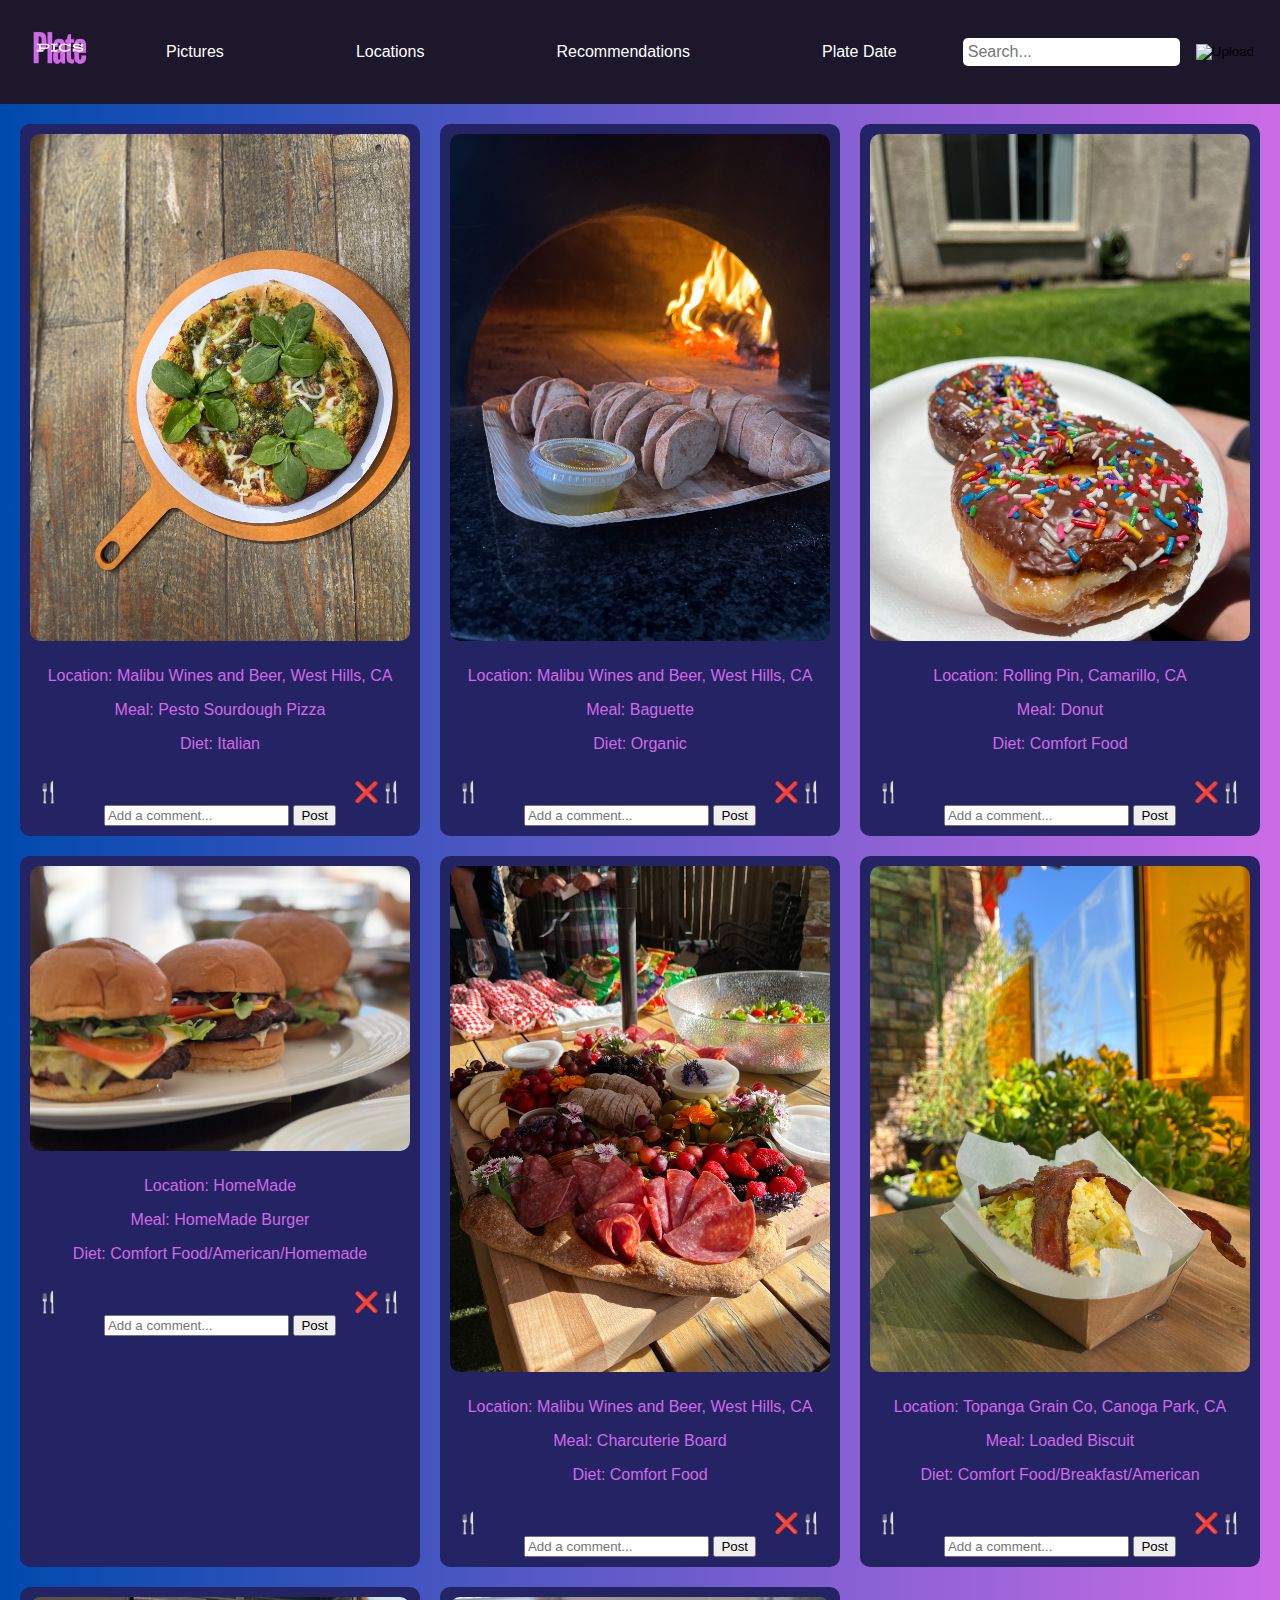
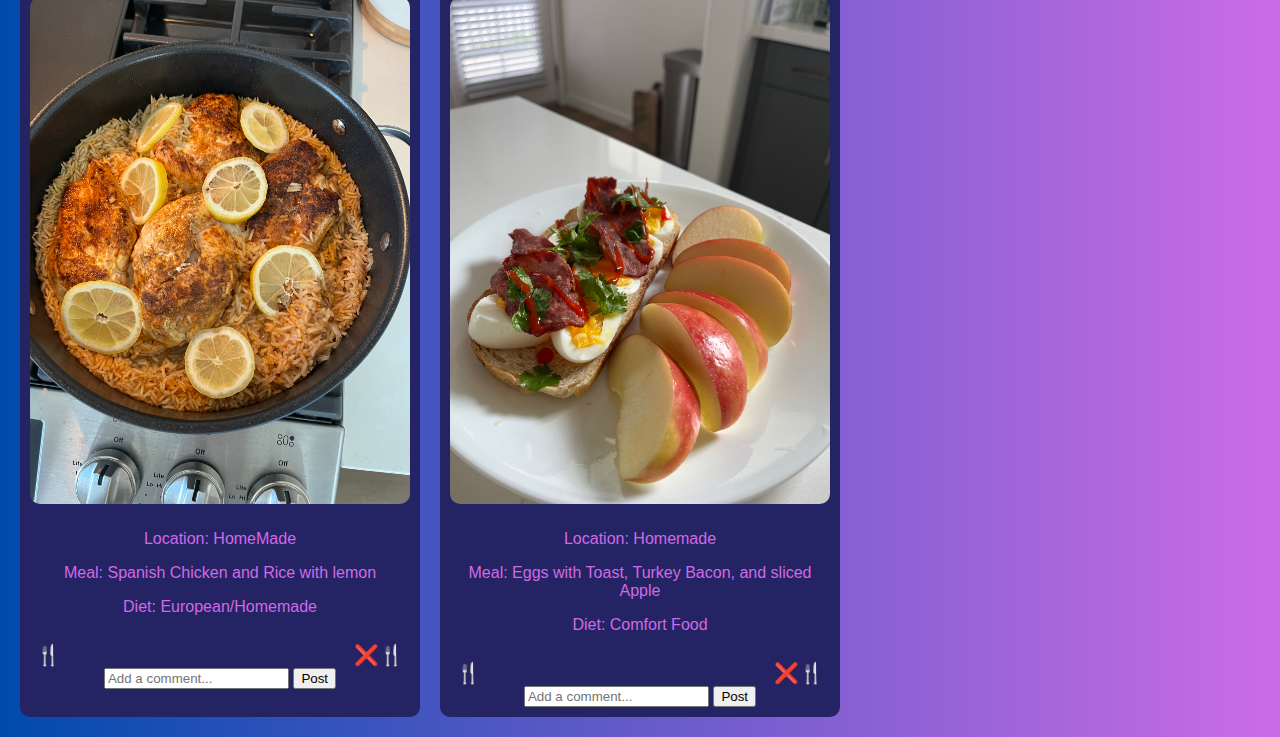
==== index.html @ 8d7905e8 "refined index with more content/ worked on Platedate.html/ made the ReadMe" ====
<!DOCTYPE html>
<html lang="en">
<head>
    <meta charset="UTF-8">
    <meta name="viewport" content="width=device-width, initial-scale=1.0">
    <title>Plate Pics</title>
    <link rel="stylesheet" href="./resources/styles.css">
</head>
<body>
    <header>
        <div class="logo">
            <a href="index.html">
                <img src="./resources/images/pics.png" alt="Plate Pics Logo">
            </a>
        </div>
        <nav>
            <ul>
                <li><a href="./pictures.html">Pictures</a></li>
                <li><a href="./locations.html">Locations</a></li>
                <li><a href="./recommendations.html">Recommendations</a></li>
                <li><a href="./platedate.html">Plate Date</a></li>
            </ul>
            <div class="search-upload">
                <input type="text" placeholder="Search...">
                <button class="upload-btn"><img src="https://via.placeholder.com/24" alt="Upload"></button>
            </div>
        </nav>
    </header>
    <main>
        <div class="gallery">
            <div class="gallery-item">
                <img src="./resources/images/St.PatrickPizza.jpeg" alt="Green St. Patrick's day Pizza">
                <div class="info">
                    <p>Location: <span class="location">Malibu Wines and Beer, West Hills, CA</span></p>
                    <p>Meal: <span class="meal">Pesto Sourdough Pizza</span></p>
                    <p>Diet: <span class="diet">Italian</span></p>
                   
        <!-- Bio content initially hidden -->
                </div>
                <div class="actions">
                    <button class="like-btn">🍴</button>
                    <button class="dislike-btn">❌🍴</button>
                </div>
                <div class="comment-section">
                    <form>
                        <input type="text" placeholder="Add a comment...">
                        <button type="submit">Post</button>
                    </form>
                    <!-- Display comments dynamically here -->
                </div>
            </div>
            <div class="gallery-item">
                <img src="./resources/images/BaguetteOven.jpeg" alt="Sample Food">
                <div class="info">
                    <p>Location: <span class="location">Malibu Wines and Beer, West Hills, CA</span></p>
                    <p>Meal: <span class="meal">Baguette</span></p>
                    <p>Diet: <span class="diet">Organic</span></p>
                </div>
                <div class="actions">
                    <button class="like-btn">🍴</button>
                    <button class="dislike-btn">❌🍴</button>
                </div>
                
                <div class="comment-section">
                    <form>
                        <input type="text" placeholder="Add a comment...">
                        <button type="submit">Post</button>
                    </form>
                    <!-- Display comments dynamically here -->
                </div>
            </div>
            <div class="gallery-item">
                <img src="./resources/images/RollingPinDonuts.jpeg" alt="Donut">
                <div class="info">
                    <p>Location: <span class="location">Rolling Pin, Camarillo, CA</span></p>
                    <p>Meal: <span class="meal">Donut</span></p>
                    <p>Diet: <span class="diet">Comfort Food</span></p>
                </div>
                <div class="actions">
                    <button class="like-btn">🍴</button>
                    <button class="dislike-btn">❌🍴</button>
                </div>
                <div class="comment-section">
                    <form>
                        <input type="text" placeholder="Add a comment...">
                        <button type="submit">Post</button>
                    </form>
                    <!-- Display comments dynamically here -->
                </div>
            </div>
            <div class="gallery-item">
                <img src="./resources/images/BurgerPics.jpeg" alt="Burger">
                <div class="info">
                    <p>Location: <span class="location">HomeMade</span></p>
                    <p>Meal: <span class="meal">HomeMade Burger</span></p>
                    <p>Diet: <span class="diet">Comfort Food/American/Homemade</span></p>
                </div>
                <div class="actions">
                    <button class="like-btn">🍴</button>
                    <button class="dislike-btn">❌🍴</button>
                </div>
                <div class="comment-section">
                    <form>
                        <input type="text" placeholder="Add a comment...">
                        <button type="submit">Post</button>
                    </form>
                    <!-- Display comments dynamically here -->
                </div>
            </div>
            <div class="gallery-item">
                <img src="./resources/images/CharcuterieBoard.jpeg" alt="Charcuterie Board">
                <div class="info">
                    <p>Location: <span class="location">Malibu Wines and Beer, West Hills, CA</span></p>
                    <p>Meal: <span class="meal">Charcuterie Board</span></p>
                    <p>Diet: <span class="diet">Comfort Food</span></p>
                </div>
                <div class="actions">
                    <button class="like-btn">🍴</button>
                    <button class="dislike-btn">❌🍴</button>
                </div>
                <div class="comment-section">
                    <form>
                        <input type="text" placeholder="Add a comment...">
                        <button type="submit">Post</button>
                    </form>
                    <!-- Display comments dynamically here -->
                </div>
            </div>
            <div class="gallery-item">
                <img src="./resources/images/biscuitBomb.jpeg" alt="Loaded Biscuit">
                <div class="info">
                    <p>Location: <span class="location">Topanga Grain Co, Canoga Park, CA</span></p>
                    <p>Meal: <span class="meal">Loaded Biscuit</span></p>
                    <p>Diet: <span class="diet">Comfort Food/Breakfast/American</span></p>
                </div>
                <div class="actions">
                    <button class="like-btn">🍴</button>
                    <button class="dislike-btn">❌🍴</button>
                </div>
                <div class="comment-section">
                    <form>
                        <input type="text" placeholder="Add a comment...">
                        <button type="submit">Post</button>
                    </form>
                    <!-- Display comments dynamically here -->
                </div>
            </div>
            <div class="gallery-item">
                <img src="./resources/images/SpanishlemonChicken.jpeg" alt="Spanish Chicken and Rice with lemon">
                <div class="info">
                    <p>Location: <span class="location">HomeMade</span></p>
                    <p>Meal: <span class="meal">Spanish Chicken and Rice with lemon</span></p>
                    <p>Diet: <span class="diet">European/Homemade</span></p>
                </div>
                <div class="actions">
                    <button class="like-btn">🍴</button>
                    <button class="dislike-btn">❌🍴</button>
                </div>
                <div class="comment-section">
                    <form>
                        <input type="text" placeholder="Add a comment...">
                        <button type="submit">Post</button>
                    </form>
                    <!-- Display comments dynamically here -->
                </div>
            </div>
            <div class="gallery-item">
                <img src="./resources/images/breakfast.jpeg" alt="Eggs on toast with apple">
                <div class="info">
                    <p>Location: <span class="location">Homemade</span></p>
                    <p>Meal: <span class="meal">Eggs with Toast, Turkey Bacon, and sliced Apple</span></p>
                    <p>Diet: <span class="diet">Comfort Food</span></p>
                </div>
                <div class="actions">
                    <button class="like-btn">🍴</button>
                    <button class="dislike-btn">❌🍴</button>
                </div>
                <div class="comment-section">
                    <form>
                        <input type="text" placeholder="Add a comment...">
                        <button type="submit">Post</button>
                    </form>
                    <!-- Display comments dynamically here -->
                </div>
            </div>
        </div>
    </main>
    <script src="script.js"></script>
</body>
</html>
---- resources/styles.css ----
@font-face {
    font-family: 'TT Bluescreen';
    src: url('fonts/TTBluescreen-Regular.ttf') format('truetype');
}

body {
    font-family: 'TT Bluescreen', Arial, sans-serif;
    background: linear-gradient(90deg, #004aad, #cb6ce6);
    color: #fff;
    margin: 0;
    padding: 0;
}

header {
    display: flex;
    justify-content: space-between;
    align-items: center;
    padding: 10px 20px;
    background: #1C172B;
}

.logo img {
    height: 80px; /* Adjust the height as needed */
}

nav {
    display: flex;
    align-items: center;
    width: 100%;
}

nav ul {
    display: flex;
    list-style: none;
    padding: 0;
    margin: 0;
    flex-grow: 1;
    justify-content: space-around;
}

nav ul li {
    margin: 0 15px;
}

nav ul li a {
    color: #fff;
    text-decoration: none;
    font-size: 1em;
}

.search-upload {
    display: flex;
    align-items: center;
    margin-left: auto;
}

.search-upload input {
    padding: 5px;
    margin-right: 10px;
    border-radius: 5px;
    border: none;
    font-size: 1em;
}

.upload-btn {
    background: none;
    border: none;
    cursor: pointer;
}

.upload-btn img {
    width: 24px;
    height: 24px;
}

main {
    padding: 20px;
}

.gallery {
    display: grid;
    grid-template-columns: repeat(auto-fill, minmax(300px, 1fr));
    gap: 20px;
}

.gallery-item {
    background: #242364;
    padding: 10px;
    border-radius: 10px;
    display: flex;
    flex-direction: column;
    align-items: center;
}

.gallery-item img {
    width: 100%;
    border-radius: 10px;
}

.info {
    margin: 10px 0;
    text-align: center;
    color: #D269E6; /* Apply the custom color */
}

.actions {
    display: flex;
    justify-content: space-between;
    width: 100%;
}

.like-btn, .dislike-btn {
    background: none;
    border: none;
    cursor: pointer;
    font-size: 20px;
    color: #fff;
}

.like-btn:hover, .dislike-btn:hover {
    color: #D269E6; /* Apply the custom color */
}

.gallery-item {
    transition: transform 0.3s ease; /* Smooth transition for expanding */
    cursor: pointer; /* Change cursor to pointer on hover/click */
}

.gallery-item.expanded {
    transform: scale(1.1); /* Scale up the gallery item */
    z-index: 100; /* Ensure it's above other items */
}

.gallery-content {
    position: relative; /* Ensure child elements respect this position */
}

.bio {
    display: none; /* Initially hidden */
    background-color: #fff; /* Example background color */
    padding: 10px; /* Example padding */
    margin-top: 10px; /* Example margin */
    border-radius: 5px; /* Example border radius */
}

.gallery-item.expanded .bio {
    display: block; /* Show bio when .expanded class is present */
}


#map {
    height: 500px;
    width: 100%;
    margin-bottom: 20px;
}

.gallery {
    display: grid;
    grid-template-columns: repeat(auto-fill, minmax(300px, 1fr));
    gap: 20px;
}

.gallery-item {
    background: #242364;
    padding: 10px;
    border-radius: 10px;
    display: flex;
    flex-direction: column;
    align-items: center;
}

.gallery-item img {
    width: 100%;
    border-radius: 10px;
}

.info {
    margin: 10px 0;
    text-align: center;
    color: #D269E6;
}

.actions {
    display: flex;
    justify-content: space-between;
    width: 100%;
}

.like-btn, .dislike-btn {
    background: none;
    border: none;
    cursor: pointer;
    font-size: 20px;
    color: #fff;
}

.like-btn:hover, .dislike-btn:hover {
    color: #D269E6;
}

.gallery-item {
    transition: transform 0.3s ease;
    cursor: pointer;
}

.gallery-item.expanded {
    transform: scale(1.1);
    z-index: 100;
}

.gallery-content {
    position: relative;
}

.bio {
    display: none;
    background-color: #fff;
    padding: 10px;
    margin-top: 10px;
    border-radius: 5px;
}

.gallery-item.expanded .bio {
    display: block;
}
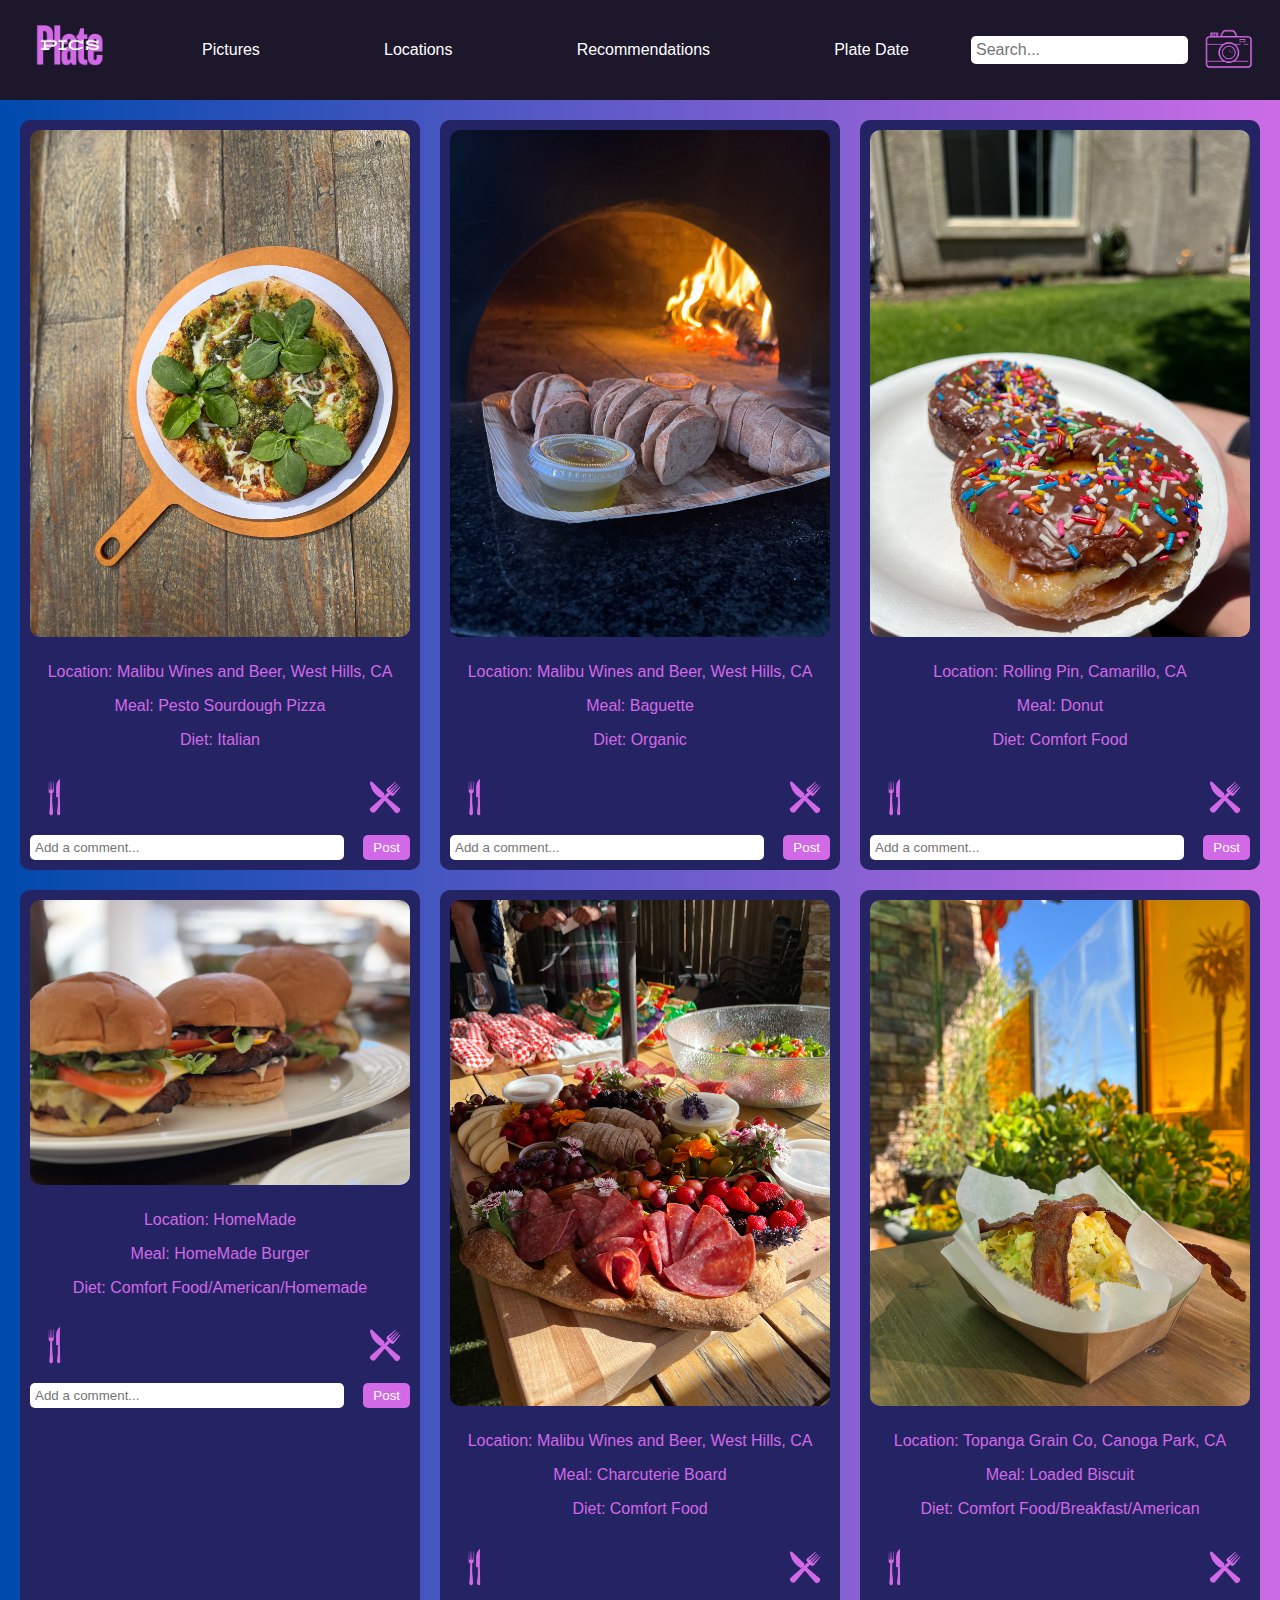
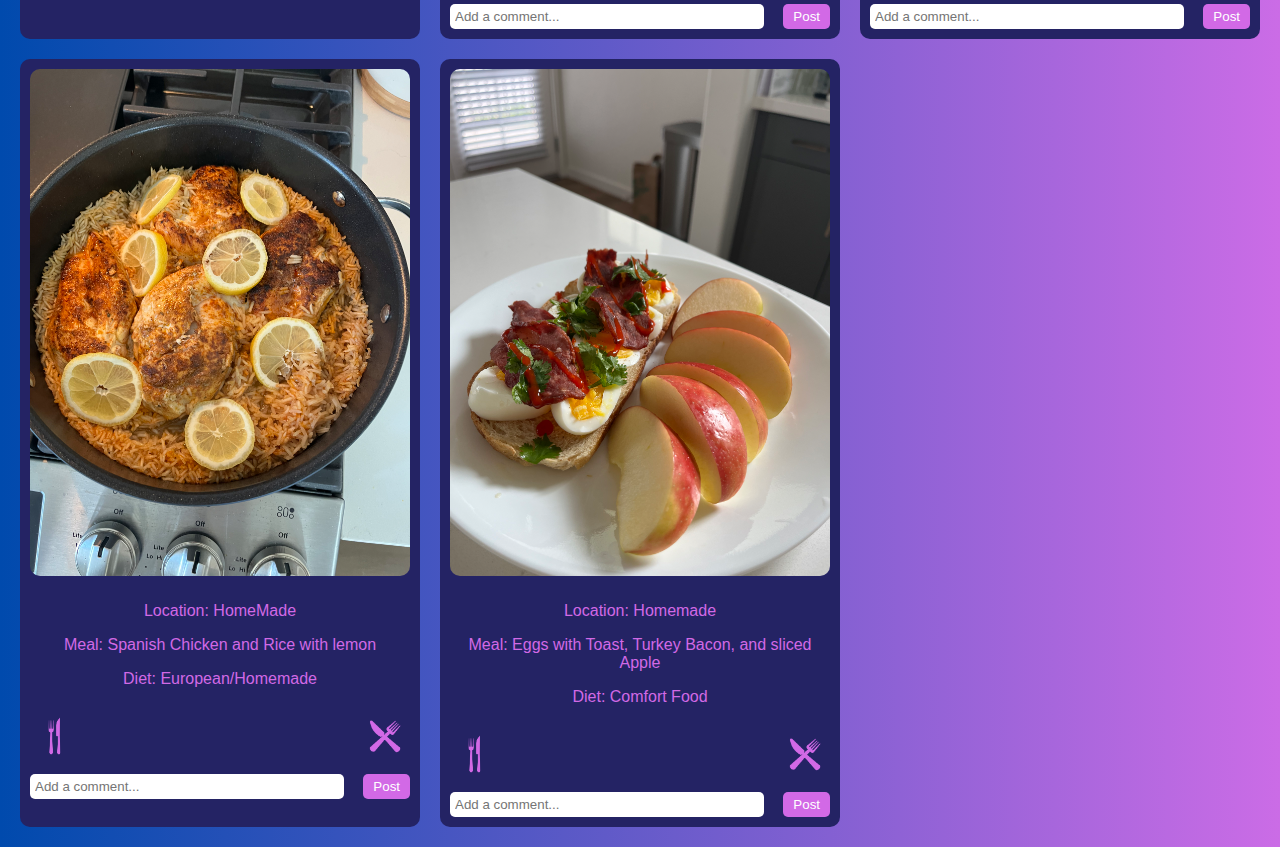
==== commit 6ec50a3b: "uploaded img for buttons and starting to build the upload button" ====
--- a/index.html
+++ b/index.html
@@ -22,7 +22,7 @@
             </ul>
             <div class="search-upload">
                 <input type="text" placeholder="Search...">
-                <button class="upload-btn"><img src="https://via.placeholder.com/24" alt="Upload"></button>
+                <button class="upload-btn"><img src="./resources/images/uploadbutton.png" alt="Upload"></button>
             </div>
         </nav>
     </header>
@@ -38,8 +38,8 @@
         <!-- Bio content initially hidden -->
                 </div>
                 <div class="actions">
-                    <button class="like-btn">🍴</button>
-                    <button class="dislike-btn">❌🍴</button>
+                    <button class="like-btn"><img src="./resources/images/upvotebutton.png" alt="Plate Pics upvote"></button>
+                    <button class="dislike-btn"><img src="./resources/images/downvotebutton.png" alt="Plate Pics downvote"></button>
                 </div>
                 <div class="comment-section">
                     <form>
@@ -57,8 +57,8 @@
                     <p>Diet: <span class="diet">Organic</span></p>
                 </div>
                 <div class="actions">
-                    <button class="like-btn">🍴</button>
-                    <button class="dislike-btn">❌🍴</button>
+                    <button class="like-btn"><img src="./resources/images/upvotebutton.png" alt="Plate Pics upvote"></button>
+                    <button class="dislike-btn"><img src="./resources/images/downvotebutton.png" alt="Plate Pics downvote"></button>
                 </div>
                 
                 <div class="comment-section">
@@ -77,8 +77,8 @@
                     <p>Diet: <span class="diet">Comfort Food</span></p>
                 </div>
                 <div class="actions">
-                    <button class="like-btn">🍴</button>
-                    <button class="dislike-btn">❌🍴</button>
+                    <button class="like-btn"><img src="./resources/images/upvotebutton.png" alt="Plate Pics upvote"></button>
+                    <button class="dislike-btn"><img src="./resources/images/downvotebutton.png" alt="Plate Pics downvote"></button>
                 </div>
                 <div class="comment-section">
                     <form>
@@ -96,8 +96,8 @@
                     <p>Diet: <span class="diet">Comfort Food/American/Homemade</span></p>
                 </div>
                 <div class="actions">
-                    <button class="like-btn">🍴</button>
-                    <button class="dislike-btn">❌🍴</button>
+                    <button class="like-btn"><img src="./resources/images/upvotebutton.png" alt="Plate Pics upvote"></button>
+                    <button class="dislike-btn"><img src="./resources/images/downvotebutton.png" alt="Plate Pics downvote"></button>
                 </div>
                 <div class="comment-section">
                     <form>
@@ -115,8 +115,8 @@
                     <p>Diet: <span class="diet">Comfort Food</span></p>
                 </div>
                 <div class="actions">
-                    <button class="like-btn">🍴</button>
-                    <button class="dislike-btn">❌🍴</button>
+                    <button class="like-btn"><img src="./resources/images/upvotebutton.png" alt="Plate Pics upvote"></button>
+                    <button class="dislike-btn"><img src="./resources/images/downvotebutton.png" alt="Plate Pics downvote"></button>
                 </div>
                 <div class="comment-section">
                     <form>
@@ -134,8 +134,8 @@
                     <p>Diet: <span class="diet">Comfort Food/Breakfast/American</span></p>
                 </div>
                 <div class="actions">
-                    <button class="like-btn">🍴</button>
-                    <button class="dislike-btn">❌🍴</button>
+                    <button class="like-btn"><img src="./resources/images/upvotebutton.png" alt="Plate Pics upvote"></button>
+                    <button class="dislike-btn"><img src="./resources/images/downvotebutton.png" alt="Plate Pics downvote"></button>
                 </div>
                 <div class="comment-section">
                     <form>
@@ -153,8 +153,8 @@
                     <p>Diet: <span class="diet">European/Homemade</span></p>
                 </div>
                 <div class="actions">
-                    <button class="like-btn">🍴</button>
-                    <button class="dislike-btn">❌🍴</button>
+                    <button class="like-btn"><img src="./resources/images/upvotebutton.png" alt="Plate Pics upvote"></button>
+                    <button class="dislike-btn"><img src="./resources/images/downvotebutton.png" alt="Plate Pics downvote"></button>
                 </div>
                 <div class="comment-section">
                     <form>
@@ -172,16 +172,34 @@
                     <p>Diet: <span class="diet">Comfort Food</span></p>
                 </div>
                 <div class="actions">
-                    <button class="like-btn">🍴</button>
-                    <button class="dislike-btn">❌🍴</button>
-                </div>
-                <div class="comment-section">
-                    <form>
-                        <input type="text" placeholder="Add a comment...">
-                        <button type="submit">Post</button>
-                    </form>
-                    <!-- Display comments dynamically here -->
-                </div>
+                    <button class="like-btn"><img src="./resources/images/upvotebutton.png" alt="Plate Pics upvote"></button>
+                    <button class="dislike-btn"><img src="./resources/images/downvotebutton.png" alt="Plate Pics downvote"></button>
+                </div>
+                <div class="comment-section">
+                    <form>
+                        <input type="text" placeholder="Add a comment...">
+                        <button type="submit">Post</button>
+                    </form>
+                    <!-- Display comments dynamically here -->
+                </div>
+            </div>
+        </div>
+        <div id="uploadFormModal" class="modal">
+            <div class="modal-content">
+                <span class="close" onclick="closeUploadForm()">&times;</span>
+                <form id="uploadForm">
+                    <label for="uploadImage">Select Image:</label>
+                    <input type="file" id="uploadImage" name="image" accept="image/*">
+                    <label for="location">Location:</label>
+                    <input type="text" id="location" name="location">
+                    <label for="meal">Meal:</label>
+                    <input type="text" id="meal" name="meal">
+                    <label for="description">Description:</label>
+                    <textarea id="description" name="description"></textarea>
+                    <label for="diet">Diet:</label>
+                    <input type="text" id="diet" name="diet">
+                    <button type="submit">Upload</button>
+                </form>
             </div>
         </div>
     </main>
--- a/resources/styles.css
+++ b/resources/styles.css
@@ -17,16 +17,25 @@
     align-items: center;
     padding: 10px 20px;
     background: #1C172B;
+    height: 100px; /* Fixed height for the header */
+    box-sizing: border-box; /* Ensures padding is included in the height calculation */
+}
+
+.logo {
+    flex-shrink: 0; /* Prevents the logo from shrinking */
 }
 
 .logo img {
-    height: 80px; /* Adjust the height as needed */
+    height: 100px; /* Adjust the height as needed */
+    width: auto; /* Maintain aspect ratio */
 }
 
 nav {
-    display: flex;
-    align-items: center;
-    width: 100%;
+    flex-grow: 1;
+    display: flex;
+    align-items: center;
+    justify-content: space-between; /* Space between nav items */
+    margin-left: 20px; /* Adjust if necessary to create space around logo */
 }
 
 nav ul {
@@ -69,8 +78,8 @@
 }
 
 .upload-btn img {
-    width: 24px;
-    height: 24px;
+    width: 50px;
+    height: 50px;
 }
 
 main {
@@ -112,29 +121,78 @@
 .like-btn, .dislike-btn {
     background: none;
     border: none;
+    height: 50px;
+    width: 50px;
     cursor: pointer;
     font-size: 20px;
     color: #fff;
 }
 
 .like-btn:hover, .dislike-btn:hover {
-    color: #D269E6; /* Apply the custom color */
-}
-
-.gallery-item {
-    transition: transform 0.3s ease; /* Smooth transition for expanding */
-    cursor: pointer; /* Change cursor to pointer on hover/click */
-}
-
-.gallery-item.expanded {
-    transform: scale(1.1); /* Scale up the gallery item */
-    z-index: 100; /* Ensure it's above other items */
-}
-
-.gallery-content {
-    position: relative; /* Ensure child elements respect this position */
-}
-
+    color: #D269E6;
+}
+
+.comment-section {
+    width: 100%;
+    margin-top: 10px;
+}
+
+.comment-section form {
+    display: flex;
+    justify-content: space-between;
+}
+
+.comment-section input[type="text"] {
+    width: 80%;
+    padding: 5px;
+    border-radius: 5px;
+    border: none;
+}
+
+.comment-section button {
+    padding: 5px 10px;
+    border: none;
+    background-color: #D269E6;
+    color: #fff;
+    border-radius: 5px;
+    cursor: pointer;
+}
+
+.modal {
+    display: none;
+    position: fixed;
+    z-index: 1000;
+    left: 0;
+    top: 0;
+    width: 100%;
+    height: 100%;
+    overflow: auto;
+    background-color: rgba(0, 0, 0, 0.5);
+}
+
+.modal-content {
+    background-color: #242364;
+    margin: 15% auto;
+    padding: 20px;
+    border: 1px solid #888;
+    width: 80%;
+    border-radius: 10px;
+    color: #fff;
+}
+
+.close {
+    color: #aaa;
+    float: right;
+    font-size: 28px;
+    font-weight: bold;
+}
+
+.close:hover,
+.close:focus {
+    color: #000;
+    text-decoration: none;
+    cursor: pointer;
+}
 .bio {
     display: none; /* Initially hidden */
     background-color: #fff; /* Example background color */
@@ -147,7 +205,7 @@
     display: block; /* Show bio when .expanded class is present */
 }
 
-
+/* locaton.css*/
 #map {
     height: 500px;
     width: 100%;
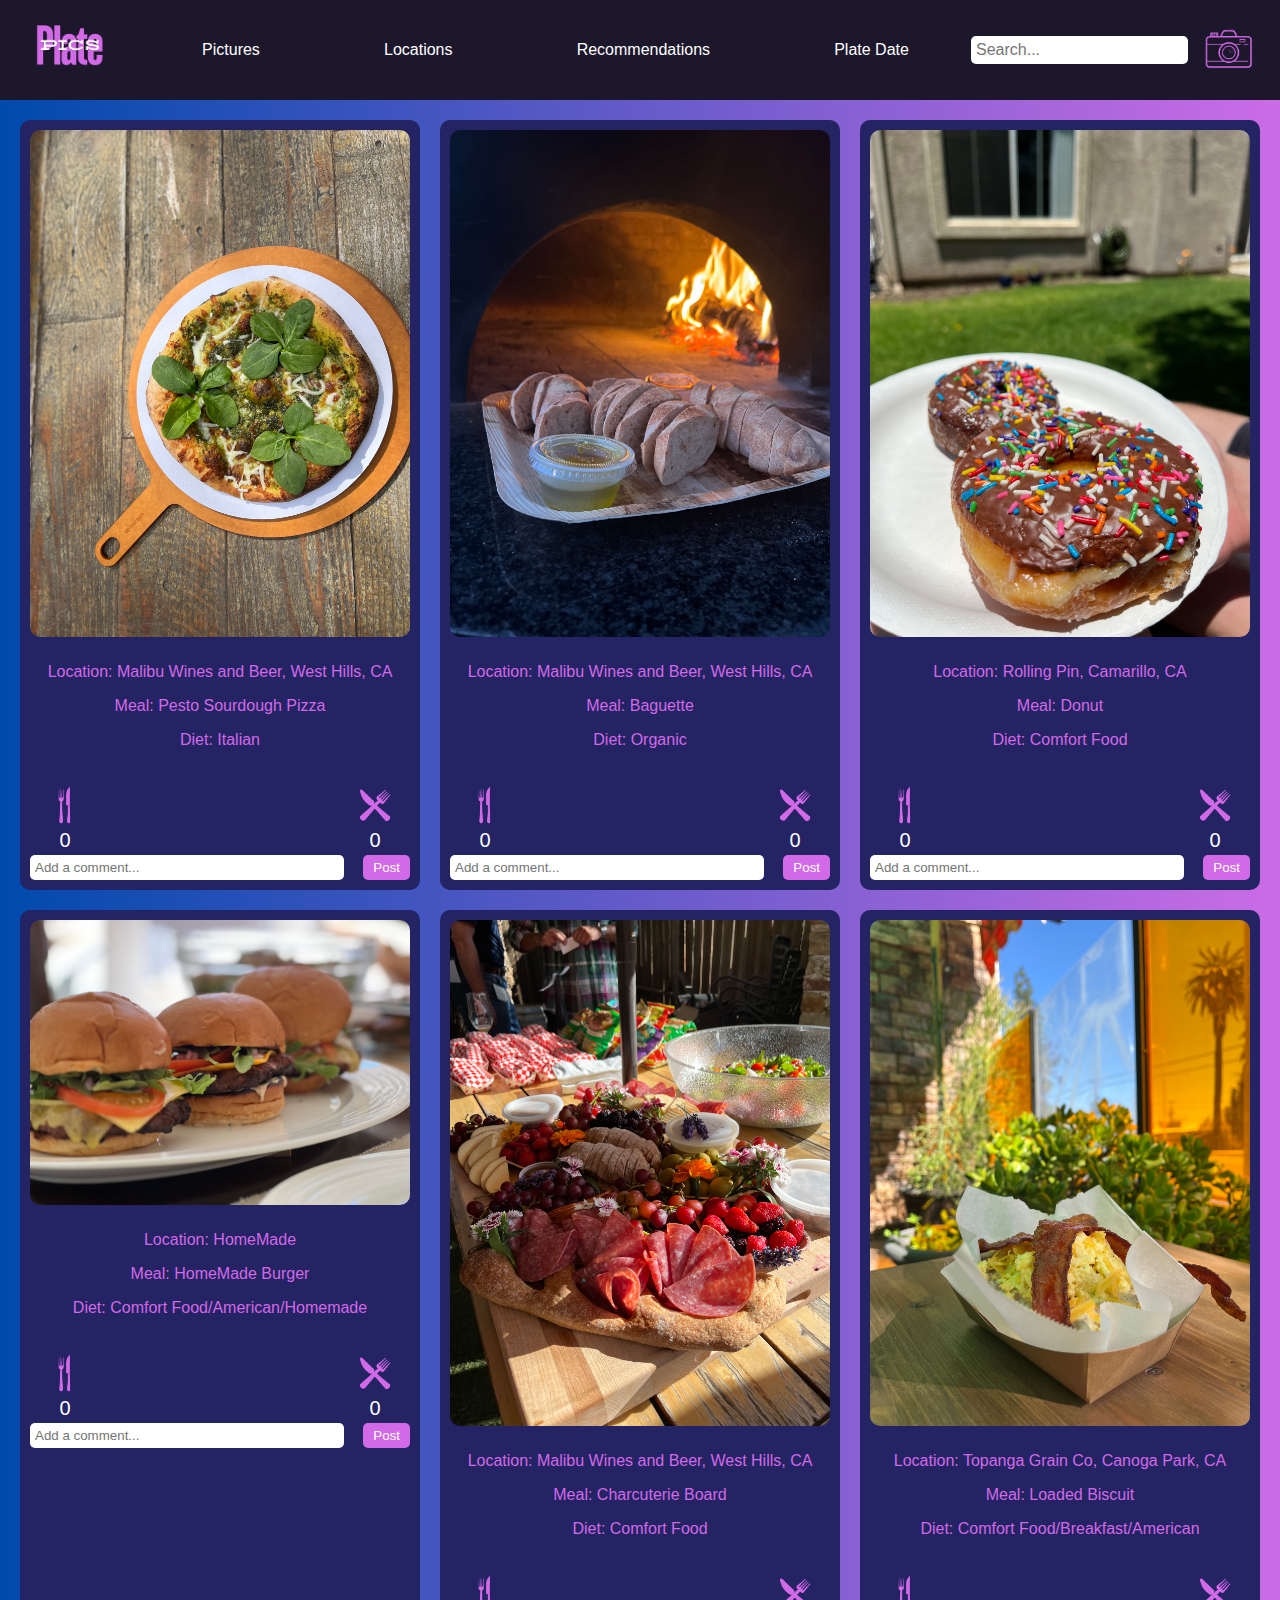
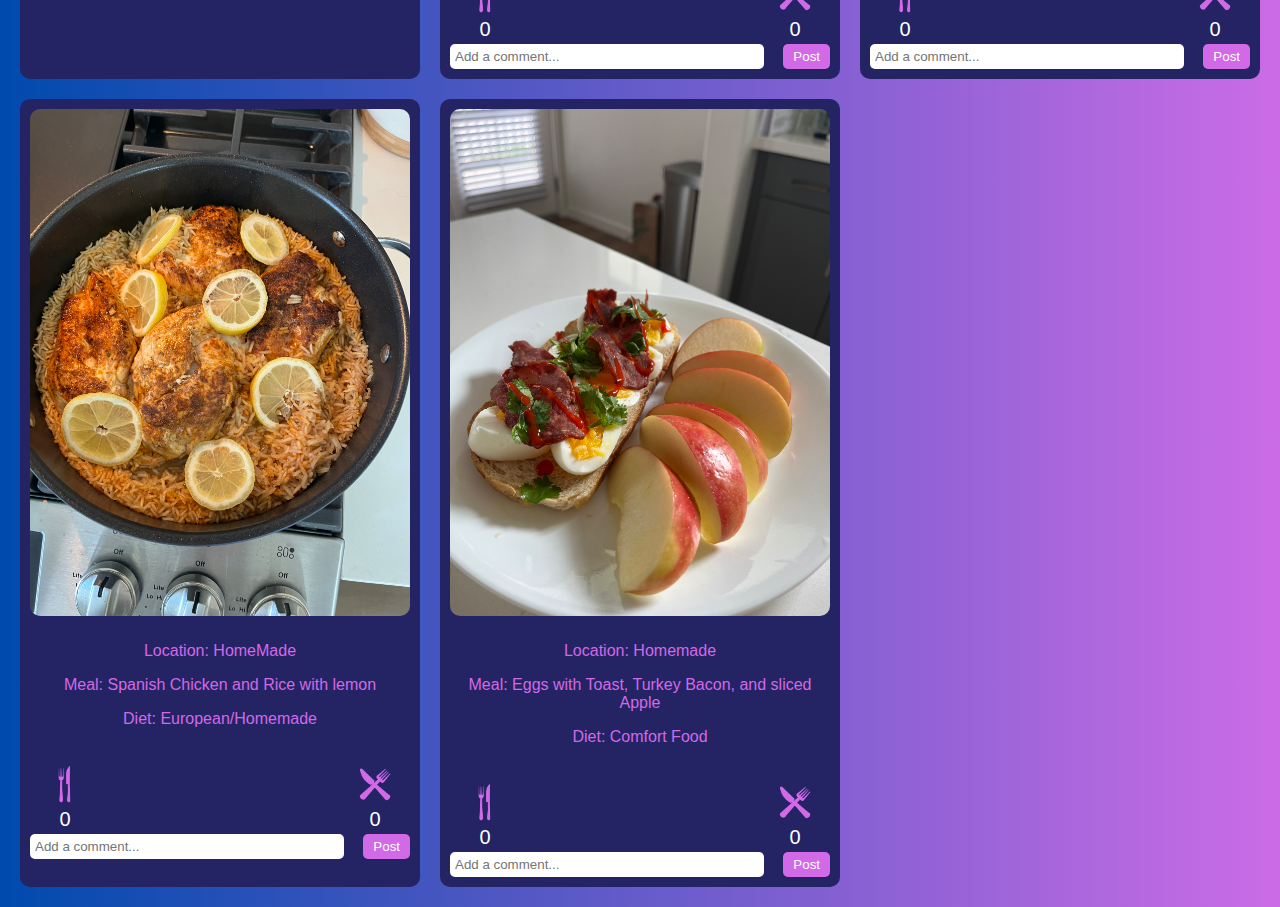
==== commit 64b32777: "updated the voting with toggle and updates, and created empty div trying to see how uploads can matc" ====
--- a/index.html
+++ b/index.html
@@ -21,8 +21,8 @@
                 <li><a href="./platedate.html">Plate Date</a></li>
             </ul>
             <div class="search-upload">
-                <input type="text" placeholder="Search...">
-                <button class="upload-btn"><img src="./resources/images/uploadbutton.png" alt="Upload"></button>
+                <input type="text" placeholder="Search..." >
+                <button class="upload-btn" id="uploadButton"><img src="./resources/images/uploadbutton.png" alt="Upload"></button>
             </div>
         </nav>
     </header>
@@ -38,8 +38,8 @@
         <!-- Bio content initially hidden -->
                 </div>
                 <div class="actions">
-                    <button class="like-btn"><img src="./resources/images/upvotebutton.png" alt="Plate Pics upvote"></button>
-                    <button class="dislike-btn"><img src="./resources/images/downvotebutton.png" alt="Plate Pics downvote"></button>
+                    <button class="like-btn"><img src="./resources/images/upvotebutton.png" alt="Plate Pics upvote"><span class="like-count">0</span></button>
+                    <button class="dislike-btn"><img src="./resources/images/downvotebutton.png" alt="Plate Pics downvote"><span class="dislike-count">0</span></button>
                 </div>
                 <div class="comment-section">
                     <form>
@@ -57,8 +57,8 @@
                     <p>Diet: <span class="diet">Organic</span></p>
                 </div>
                 <div class="actions">
-                    <button class="like-btn"><img src="./resources/images/upvotebutton.png" alt="Plate Pics upvote"></button>
-                    <button class="dislike-btn"><img src="./resources/images/downvotebutton.png" alt="Plate Pics downvote"></button>
+                    <button class="like-btn"><img src="./resources/images/upvotebutton.png" alt="Plate Pics upvote"><span class="like-count">0</span></button>
+                    <button class="dislike-btn"><img src="./resources/images/downvotebutton.png" alt="Plate Pics downvote"><span class="dislike-count">0</span></button>
                 </div>
                 
                 <div class="comment-section">
@@ -77,8 +77,8 @@
                     <p>Diet: <span class="diet">Comfort Food</span></p>
                 </div>
                 <div class="actions">
-                    <button class="like-btn"><img src="./resources/images/upvotebutton.png" alt="Plate Pics upvote"></button>
-                    <button class="dislike-btn"><img src="./resources/images/downvotebutton.png" alt="Plate Pics downvote"></button>
+                    <button class="like-btn"><img src="./resources/images/upvotebutton.png" alt="Plate Pics upvote"><span class="like-count">0</span></button>
+                    <button class="dislike-btn"><img src="./resources/images/downvotebutton.png" alt="Plate Pics downvote"><span class="dislike-count">0</span></button>
                 </div>
                 <div class="comment-section">
                     <form>
@@ -96,8 +96,8 @@
                     <p>Diet: <span class="diet">Comfort Food/American/Homemade</span></p>
                 </div>
                 <div class="actions">
-                    <button class="like-btn"><img src="./resources/images/upvotebutton.png" alt="Plate Pics upvote"></button>
-                    <button class="dislike-btn"><img src="./resources/images/downvotebutton.png" alt="Plate Pics downvote"></button>
+                    <button class="like-btn"><img src="./resources/images/upvotebutton.png" alt="Plate Pics upvote"><span class="like-count">0</span></button>
+                    <button class="dislike-btn"><img src="./resources/images/downvotebutton.png" alt="Plate Pics downvote"><span class="dislike-count">0</span></button>
                 </div>
                 <div class="comment-section">
                     <form>
@@ -115,8 +115,8 @@
                     <p>Diet: <span class="diet">Comfort Food</span></p>
                 </div>
                 <div class="actions">
-                    <button class="like-btn"><img src="./resources/images/upvotebutton.png" alt="Plate Pics upvote"></button>
-                    <button class="dislike-btn"><img src="./resources/images/downvotebutton.png" alt="Plate Pics downvote"></button>
+                    <button class="like-btn"><img src="./resources/images/upvotebutton.png" alt="Plate Pics upvote"><span class="like-count">0</span></button>
+                    <button class="dislike-btn"><img src="./resources/images/downvotebutton.png" alt="Plate Pics downvote"><span class="dislike-count">0</span></button>
                 </div>
                 <div class="comment-section">
                     <form>
@@ -134,8 +134,8 @@
                     <p>Diet: <span class="diet">Comfort Food/Breakfast/American</span></p>
                 </div>
                 <div class="actions">
-                    <button class="like-btn"><img src="./resources/images/upvotebutton.png" alt="Plate Pics upvote"></button>
-                    <button class="dislike-btn"><img src="./resources/images/downvotebutton.png" alt="Plate Pics downvote"></button>
+                    <button class="like-btn"><img src="./resources/images/upvotebutton.png" alt="Plate Pics upvote"><span class="like-count">0</span></button>
+                    <button class="dislike-btn"><img src="./resources/images/downvotebutton.png" alt="Plate Pics downvote"><span class="dislike-count">0</span></button>
                 </div>
                 <div class="comment-section">
                     <form>
@@ -153,8 +153,8 @@
                     <p>Diet: <span class="diet">European/Homemade</span></p>
                 </div>
                 <div class="actions">
-                    <button class="like-btn"><img src="./resources/images/upvotebutton.png" alt="Plate Pics upvote"></button>
-                    <button class="dislike-btn"><img src="./resources/images/downvotebutton.png" alt="Plate Pics downvote"></button>
+                    <button class="like-btn"><img src="./resources/images/upvotebutton.png" alt="Plate Pics upvote"><span class="like-count">0</span></button>
+                    <button class="dislike-btn"><img src="./resources/images/downvotebutton.png" alt="Plate Pics downvote"><span class="dislike-count">0</span></button>
                 </div>
                 <div class="comment-section">
                     <form>
@@ -172,37 +172,127 @@
                     <p>Diet: <span class="diet">Comfort Food</span></p>
                 </div>
                 <div class="actions">
-                    <button class="like-btn"><img src="./resources/images/upvotebutton.png" alt="Plate Pics upvote"></button>
-                    <button class="dislike-btn"><img src="./resources/images/downvotebutton.png" alt="Plate Pics downvote"></button>
-                </div>
-                <div class="comment-section">
-                    <form>
-                        <input type="text" placeholder="Add a comment...">
-                        <button type="submit">Post</button>
-                    </form>
-                    <!-- Display comments dynamically here -->
-                </div>
-            </div>
-        </div>
-        <div id="uploadFormModal" class="modal">
-            <div class="modal-content">
-                <span class="close" onclick="closeUploadForm()">&times;</span>
-                <form id="uploadForm">
-                    <label for="uploadImage">Select Image:</label>
-                    <input type="file" id="uploadImage" name="image" accept="image/*">
-                    <label for="location">Location:</label>
-                    <input type="text" id="location" name="location">
-                    <label for="meal">Meal:</label>
-                    <input type="text" id="meal" name="meal">
-                    <label for="description">Description:</label>
-                    <textarea id="description" name="description"></textarea>
-                    <label for="diet">Diet:</label>
-                    <input type="text" id="diet" name="diet">
-                    <button type="submit">Upload</button>
-                </form>
-            </div>
-        </div>
+                    <button class="like-btn"><img src="./resources/images/upvotebutton.png" alt="Plate Pics upvote"><span class="like-count">0</span></button>
+                    <button class="dislike-btn"><img src="./resources/images/downvotebutton.png" alt="Plate Pics downvote"><span class="dislike-count">0</span></button>
+                </div>
+                <div class="comment-section">
+                    <form>
+                        <input type="text" placeholder="Add a comment...">
+                        <button type="submit">Post</button>
+                    </form>
+                    <!-- Display comments dynamically here -->
+                </div>
+            </div>
+            <!-- Empty div while looking how uploads can go into that format
+             <div class="gallery-item">
+                <img src="" alt="">
+                <div class="info">
+                    <p>Location: <span class="location"></span></p>
+                    <p>Meal: <span class="meal"></span></p>
+                    <p>Diet: <span class="preference"></span></p>
+                </div>
+                <div class="actions">
+                    <button class="like-btn"><img src="./resources/images/upvotebutton.png" alt="Plate Pics upvote"><span class="like-count">0</span></button>
+                    <button class="dislike-btn"><img src="./resources/images/downvotebutton.png" alt="Plate Pics downvote"><span class="dislike-count">0</span></button>
+                </div>
+                <div class="comment-section">
+                    <form>
+                        <input type="text" placeholder="Add a comment...">
+                        <button type="submit">Post</button>
+                    </form>
+                  
+                </div>
+            </div>-->
+        </div>
+       
     </main>
+    <div id="uploadFormModal" class="modal">
+        <div class="modal-content">
+            <span class="close" onclick="closeUploadForm()">&times;</span>
+            <form id="uploadForm">
+                <div class="form-container">
+                    <div class="image-container">
+                        <label for="uploadImage">Select Image:</label>
+                        <input type="file" id="uploadImage" name="image" accept="image/*" onchange="previewImage(event)">
+                        <img id="imagePreview" src="#" alt="Image Preview" style="display:none;">
+                    </div>
+                    <div class="details-container">
+                        <label for="location">Location:</label>
+                        <input type="text" id="location" name="location">
+                        
+                        <label for="meal">Meal:</label>
+                        <input type="text" id="meal" name="meal">
+                        
+                        <label for="description">Description:</label>
+                        <textarea id="description" name="description"></textarea>
+                        
+                        <h3>Cuisine:</h3>
+<div class="preference-form">
+    <form id="preferenceForm">
+        <div class="column">
+            <label><input type="checkbox" name="preference" value="Afghan"> Afghan</label>
+            <label><input type="checkbox" name="preference" value="African"> African</label>
+            <label><input type="checkbox" name="preference" value="American"> American</label>
+            <label><input type="checkbox" name="preference" value="Argentine"> Argentine</label>
+            <label><input type="checkbox" name="preference" value="Asian"> Asian</label>
+            <label><input type="checkbox" name="preference" value="BBQ"> BBQ</label>
+            <label><input type="checkbox" name="preference" value="Belgian"> Belgian</label>
+            <label><input type="checkbox" name="preference" value="Brazilian"> Brazilian</label>
+            <label><input type="checkbox" name="preference" value="Cajun"> Cajun</label>
+            <label><input type="checkbox" name="preference" value="Caribbean"> Caribbean</label>
+        </div>
+        <div class="column">
+            <label><input type="checkbox" name="preference" value="Chinese"> Chinese</label>
+            <label><input type="checkbox" name="preference" value="Cuban"> Cuban</label>
+            <label><input type="checkbox" name="preference" value="Filipino"> Filipino</label>
+            <label><input type="checkbox" name="preference" value="French"> French</label>
+            <label><input type="checkbox" name="preference" value="German"> German</label>
+            <label><input type="checkbox" name="preference" value="Greek"> Greek</label>
+            <label><input type="checkbox" name="preference" value="Indian"> Indian</label>
+            <label><input type="checkbox" name="preference" value="Indonesian"> Indonesian</label>
+            <label><input type="checkbox" name="preference" value="Irish"> Irish</label>
+            <label><input type="checkbox" name="preference" value="Italian"> Italian</label>
+        </div>
+        <div class="column">
+            <label><input type="checkbox" name="preference" value="Japanese"> Japanese</label>
+            <label><input type="checkbox" name="preference" value="Korean"> Korean</label>
+            <label><input type="checkbox" name="preference" value="Lebanese"> Lebanese</label>
+            <label><input type="checkbox" name="preference" value="Malaysian"> Malaysian</label>
+            <label><input type="checkbox" name="preference" value="Mediterranean"> Mediterranean</label>
+            <label><input type="checkbox" name="preference" value="Mexican"> Mexican</label>
+            <label><input type="checkbox" name="preference" value="Middle Eastern"> Middle Eastern</label>
+            <label><input type="checkbox" name="preference" value="Polish"> Polish</label>
+            <label><input type="checkbox" name="preference" value="Portuguese"> Portuguese</label>
+            <label><input type="checkbox" name="preference" value="Russian"> Russian</label>
+        </div>
+    </form>
+</div>
+
+                          
+                        <h3>Dietary Preferences:</h3>
+                        <ul class="preference-list">
+                            <li><label class="checkbox-label"><input type="checkbox" name="dietary" value="No Preferences"> No Preferences</label></li>
+                            <li><label class="checkbox-label"><input type="checkbox" name="dietary" value="Vegan"> Vegan</label></li>
+                            <li><label class="checkbox-label"><input type="checkbox" name="dietary" value="Vegetarian"> Vegetarian</label></li>
+                            <li><label class="checkbox-label"><input type="checkbox" name="dietary" value="Keto"> Keto</label></li>
+                            <li><label class="checkbox-label"><input type="checkbox" name="dietary" value="Gluten-Free"> Gluten-Free</label></li>
+                            <li><label class="checkbox-label"><input type="checkbox" name="dietary" value="Gluten-Intolerant"> Gluten-Intolerant</label></li>
+                            <li><label class="checkbox-label"><input type="checkbox" name="dietary" value="Organic"> Organic</label></li>
+                            <li><label class="checkbox-label"><input type="checkbox" name="dietary" value="Healthy"> Healthy</label></li>
+                            <li><label class="checkbox-label"><input type="checkbox" name="dietary" value="Pescatarian"> Pescatarian</label></li>
+                        </ul>
+                        
+                        <button type="submit">Upload</button>
+                    </div>
+                </div>
+            </form>
+        </div>
+    </div>
+    
+    
+    
     <script src="script.js"></script>
+    <script src="./searchbar.js"></script>
+    <script src="./voting.js"></script>
 </body>
 </html>
--- a/resources/styles.css
+++ b/resources/styles.css
@@ -126,6 +126,7 @@
     cursor: pointer;
     font-size: 20px;
     color: #fff;
+    margin: 10px;
 }
 
 .like-btn:hover, .dislike-btn:hover {
@@ -169,6 +170,50 @@
     overflow: auto;
     background-color: rgba(0, 0, 0, 0.5);
 }
+
+.preference-form {
+    display: flex;
+    justify-content: center;
+    padding: 20px;
+  }
+  
+  form {
+    display: flex;
+    flex-wrap: wrap;
+    width: 100%;
+    max-width: 1200px;
+  }
+  
+  .column {
+    flex: 1;
+    padding: 10px;
+    box-sizing: border-box;
+    min-width: 200px;
+  }
+  
+  .column label {
+    display: flex;
+    align-items: center;
+    padding: 5px 0;
+  }
+  
+  .column input[type="checkbox"] {
+    margin-right: 10px;
+    transform: scale(1.2); /* Adjust the size of the checkbox for better visibility */
+  }
+  
+  @media (max-width: 768px) {
+    .column {
+      min-width: 150px;
+    }
+  }
+  
+  @media (max-width: 480px) {
+    .column {
+      min-width: 100px;
+    }
+  }
+  
 
 .modal-content {
     background-color: #242364;
@@ -193,6 +238,79 @@
     text-decoration: none;
     cursor: pointer;
 }
+
+.form-container {
+    display: flex;
+}
+
+.image-container {
+    flex: 1;
+    display: flex;
+    flex-direction: column;
+    align-items: center;
+    margin-right: 20px;
+}
+
+.image-container img {
+    width: 300px;
+    height: 300px;
+    object-fit: cover;
+    display: block;
+    margin-top: 10px;
+}
+
+.details-container {
+    flex: 2;
+    display: flex;
+    flex-direction: column;
+}
+
+.details-container ul {
+    list-style-type: none;
+    padding: 0;
+    margin: 0;
+    display: flex;
+    flex-wrap: wrap;
+}
+
+.details-container ul.preference-list {
+    display: flex;
+
+    gap: 10px;
+}
+
+.details-container ul.preference-list li {
+    width: calc(33.3333% - 10px);
+    display: flex;
+
+    margin-bottom: 5px;
+}
+
+.details-container label,
+.details-container textarea,
+.details-container input,
+.details-container button {
+    margin-bottom: 10px;
+    width: 100%;
+}
+
+.details-container h3 {
+    margin-top: 20px;
+    margin-bottom: 10px;
+}
+
+.checkbox-label {
+    display: flex;
+    align-items: flex-start;
+    margin-right: 10px;
+    width: 100%;
+}
+
+.checkbox-label input[type="checkbox"] {
+    margin-right: 5px;
+}
+
+
 .bio {
     display: none; /* Initially hidden */
     background-color: #fff; /* Example background color */
